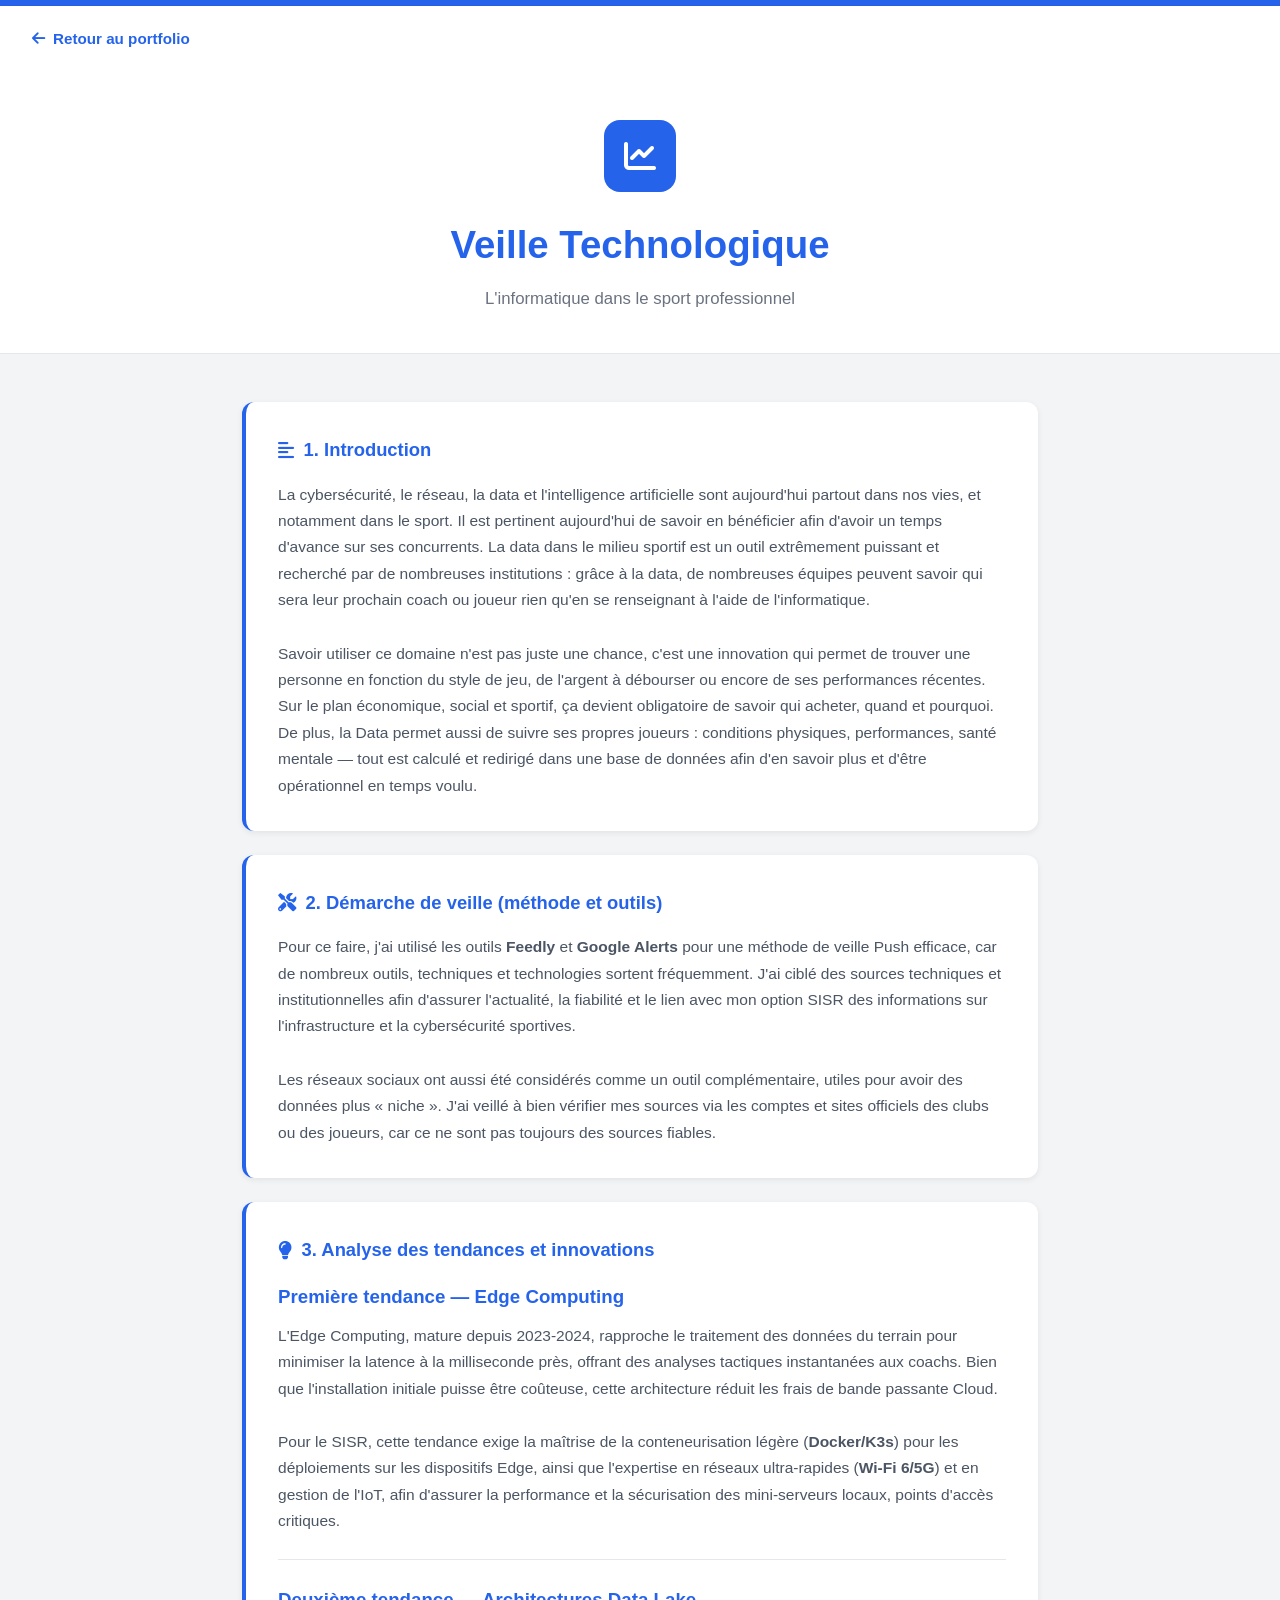
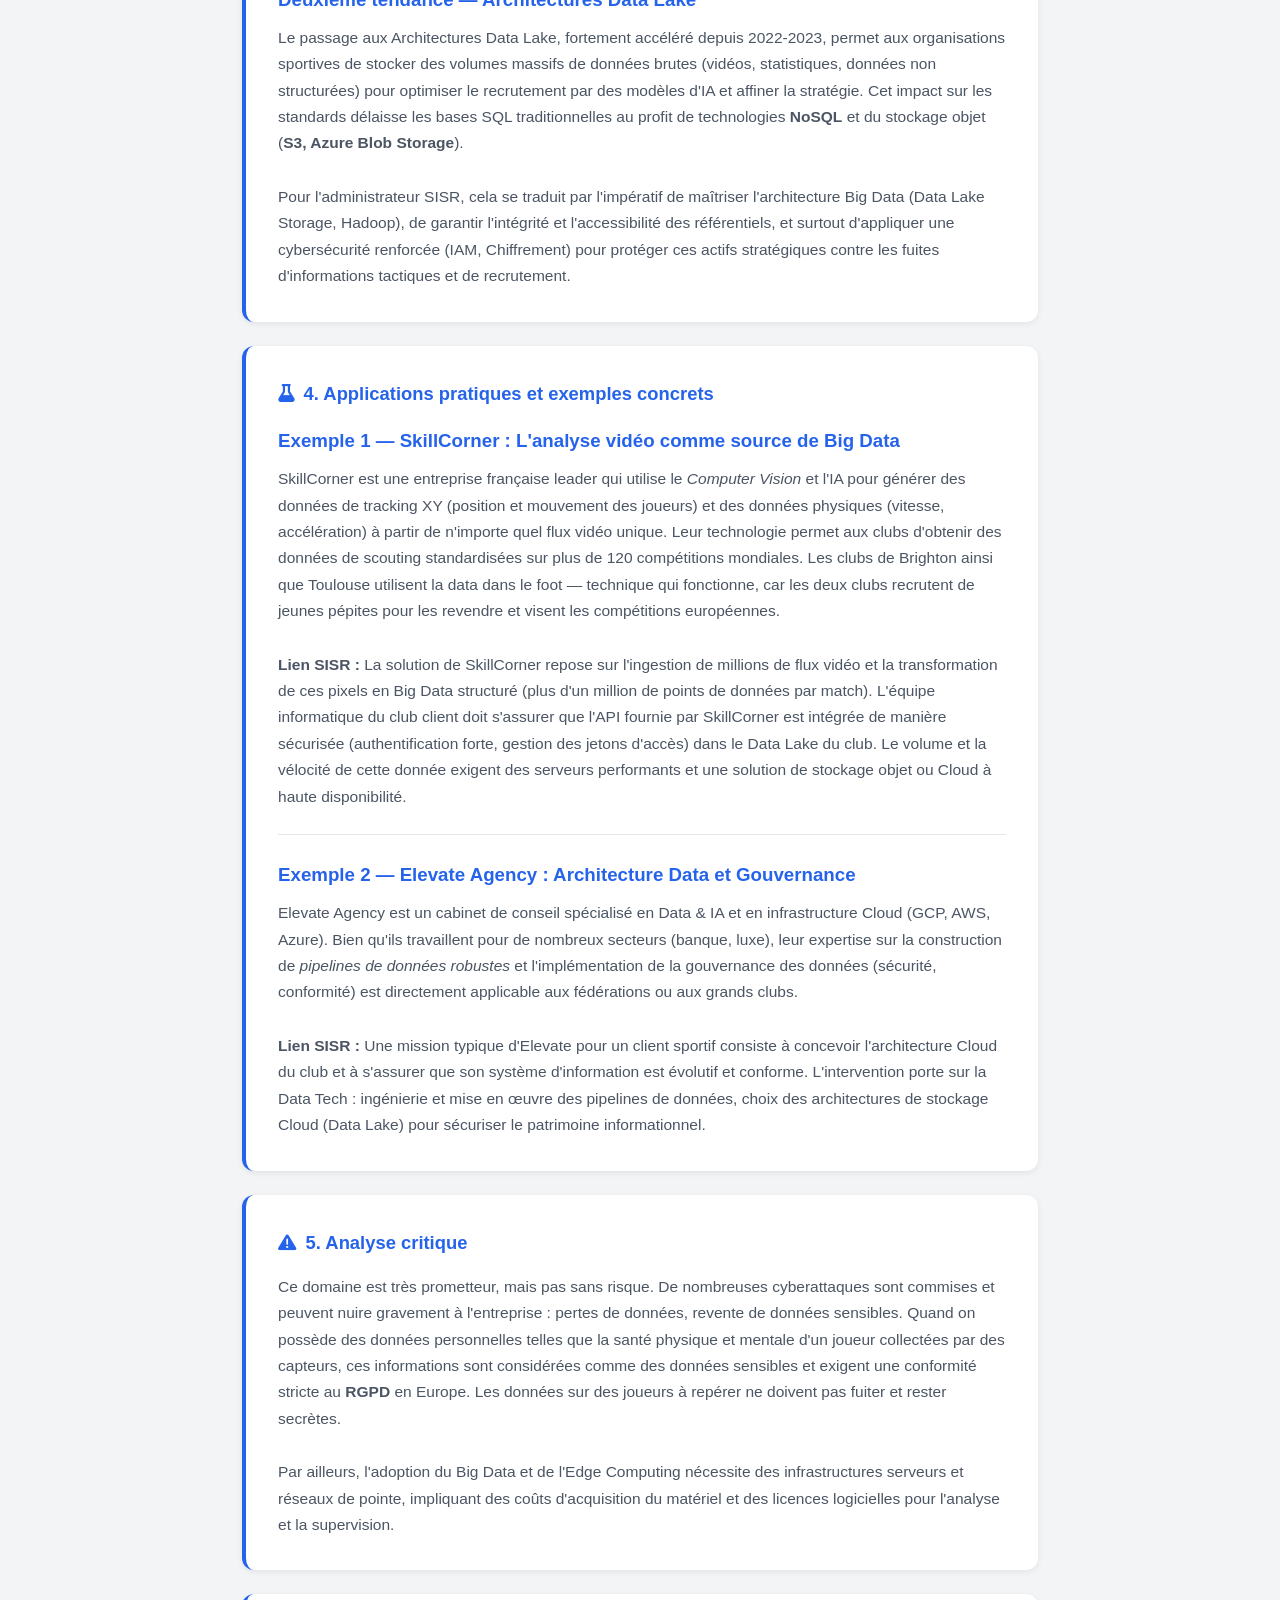
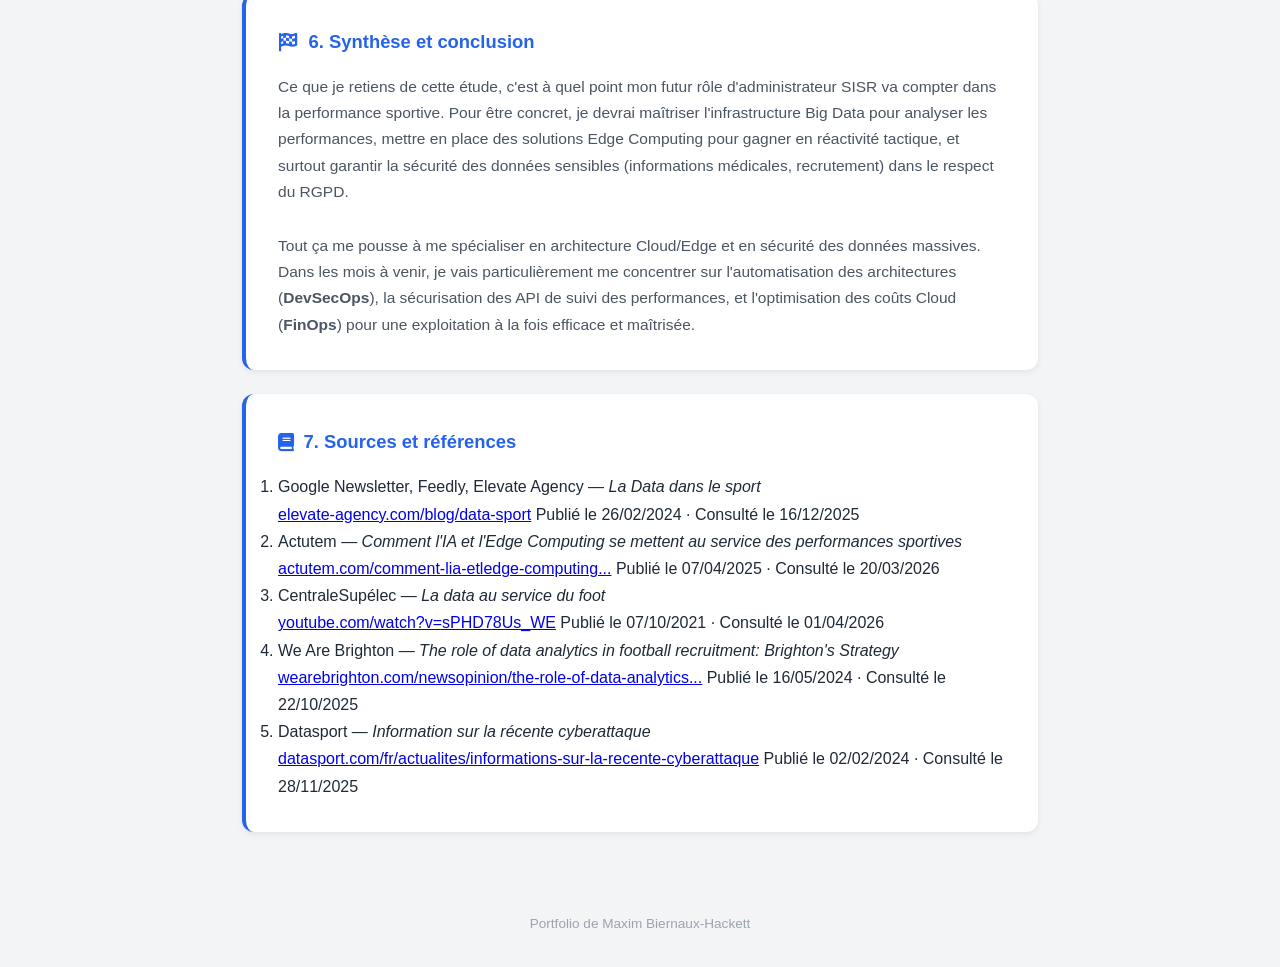
==== projets/veille.html @ 85b73ca9 "Create veille.html" ====
<!DOCTYPE html>
<html lang="fr">
<head>
    <meta charset="UTF-8">
    <meta name="viewport" content="width=device-width, initial-scale=1.0">
    <title>Veille Technologique – L'informatique dans le sport</title>
    <link rel="stylesheet" href="../assets/CSS/projet.css">
    <link rel="stylesheet" href="https://cdnjs.cloudflare.com/ajax/libs/font-awesome/6.0.0-beta3/css/all.min.css">
    <style> :root { --accent: #2563eb; } </style>
</head>
<body>

    <div class="top-bar"></div>

    <nav class="back-nav">
        <a href="../index.html" class="back-btn">
            <i class="fas fa-arrow-left"></i> Retour au portfolio
        </a>
    </nav>

    <header class="hero">
        <div class="hero-icon">
            <i class="fas fa-chart-line"></i>
        </div>
        <h1>Veille Technologique</h1>
        <p class="subtitle">L'informatique dans le sport professionnel</p>
    </header>

    <main class="content">

        <div class="card">
            <h2><i class="fas fa-align-left"></i> 1. Introduction</h2>
            <p>
                La cybersécurité, le réseau, la data et l'intelligence artificielle sont aujourd'hui partout dans nos vies, et notamment dans le sport. Il est pertinent aujourd'hui de savoir en bénéficier afin d'avoir un temps d'avance sur ses concurrents. La data dans le milieu sportif est un outil extrêmement puissant et recherché par de nombreuses institutions : grâce à la data, de nombreuses équipes peuvent savoir qui sera leur prochain coach ou joueur rien qu'en se renseignant à l'aide de l'informatique.
            </p>
            <br>
            <p>
                Savoir utiliser ce domaine n'est pas juste une chance, c'est une innovation qui permet de trouver une personne en fonction du style de jeu, de l'argent à débourser ou encore de ses performances récentes. Sur le plan économique, social et sportif, ça devient obligatoire de savoir qui acheter, quand et pourquoi. De plus, la Data permet aussi de suivre ses propres joueurs : conditions physiques, performances, santé mentale — tout est calculé et redirigé dans une base de données afin d'en savoir plus et d'être opérationnel en temps voulu.
            </p>
        </div>

        <div class="card">
            <h2><i class="fas fa-tools"></i> 2. Démarche de veille (méthode et outils)</h2>
            <p>
                Pour ce faire, j'ai utilisé les outils <strong>Feedly</strong> et <strong>Google Alerts</strong> pour une méthode de veille Push efficace, car de nombreux outils, techniques et technologies sortent fréquemment. J'ai ciblé des sources techniques et institutionnelles afin d'assurer l'actualité, la fiabilité et le lien avec mon option SISR des informations sur l'infrastructure et la cybersécurité sportives.
            </p>
            <br>
            <p>
                Les réseaux sociaux ont aussi été considérés comme un outil complémentaire, utiles pour avoir des données plus « niche ». J'ai veillé à bien vérifier mes sources via les comptes et sites officiels des clubs ou des joueurs, car ce ne sont pas toujours des sources fiables.
            </p>
        </div>

        <div class="card">
            <h2><i class="fas fa-lightbulb"></i> 3. Analyse des tendances et innovations</h2>

            <h3 style="color: var(--accent); margin: 0 0 0.6rem;">Première tendance — Edge Computing</h3>
            <p>
                L'Edge Computing, mature depuis 2023-2024, rapproche le traitement des données du terrain pour minimiser la latence à la milliseconde près, offrant des analyses tactiques instantanées aux coachs. Bien que l'installation initiale puisse être coûteuse, cette architecture réduit les frais de bande passante Cloud.
            </p>
            <br>
            <p>
                Pour le SISR, cette tendance exige la maîtrise de la conteneurisation légère (<strong>Docker/K3s</strong>) pour les déploiements sur les dispositifs Edge, ainsi que l'expertise en réseaux ultra-rapides (<strong>Wi-Fi 6/5G</strong>) et en gestion de l'IoT, afin d'assurer la performance et la sécurisation des mini-serveurs locaux, points d'accès critiques.
            </p>

            <hr style="border: none; border-top: 1px solid #e5e7eb; margin: 1.5rem 0;">

            <h3 style="color: var(--accent); margin: 0 0 0.6rem;">Deuxième tendance — Architectures Data Lake</h3>
            <p>
                Le passage aux Architectures Data Lake, fortement accéléré depuis 2022-2023, permet aux organisations sportives de stocker des volumes massifs de données brutes (vidéos, statistiques, données non structurées) pour optimiser le recrutement par des modèles d'IA et affiner la stratégie. Cet impact sur les standards délaisse les bases SQL traditionnelles au profit de technologies <strong>NoSQL</strong> et du stockage objet (<strong>S3, Azure Blob Storage</strong>).
            </p>
            <br>
            <p>
                Pour l'administrateur SISR, cela se traduit par l'impératif de maîtriser l'architecture Big Data (Data Lake Storage, Hadoop), de garantir l'intégrité et l'accessibilité des référentiels, et surtout d'appliquer une cybersécurité renforcée (IAM, Chiffrement) pour protéger ces actifs stratégiques contre les fuites d'informations tactiques et de recrutement.
            </p>
        </div>

        <div class="card">
            <h2><i class="fas fa-flask"></i> 4. Applications pratiques et exemples concrets</h2>

            <h3 style="color: var(--accent); margin: 0 0 0.6rem;">Exemple 1 — SkillCorner : L'analyse vidéo comme source de Big Data</h3>
            <p>
                SkillCorner est une entreprise française leader qui utilise le <em>Computer Vision</em> et l'IA pour générer des données de tracking XY (position et mouvement des joueurs) et des données physiques (vitesse, accélération) à partir de n'importe quel flux vidéo unique. Leur technologie permet aux clubs d'obtenir des données de scouting standardisées sur plus de 120 compétitions mondiales. Les clubs de Brighton ainsi que Toulouse utilisent la data dans le foot — technique qui fonctionne, car les deux clubs recrutent de jeunes pépites pour les revendre et visent les compétitions européennes.
            </p>
            <br>
            <p>
                <strong>Lien SISR :</strong> La solution de SkillCorner repose sur l'ingestion de millions de flux vidéo et la transformation de ces pixels en Big Data structuré (plus d'un million de points de données par match). L'équipe informatique du club client doit s'assurer que l'API fournie par SkillCorner est intégrée de manière sécurisée (authentification forte, gestion des jetons d'accès) dans le Data Lake du club. Le volume et la vélocité de cette donnée exigent des serveurs performants et une solution de stockage objet ou Cloud à haute disponibilité.
            </p>

            <hr style="border: none; border-top: 1px solid #e5e7eb; margin: 1.5rem 0;">

            <h3 style="color: var(--accent); margin: 0 0 0.6rem;">Exemple 2 — Elevate Agency : Architecture Data et Gouvernance</h3>
            <p>
                Elevate Agency est un cabinet de conseil spécialisé en Data & IA et en infrastructure Cloud (GCP, AWS, Azure). Bien qu'ils travaillent pour de nombreux secteurs (banque, luxe), leur expertise sur la construction de <em>pipelines de données robustes</em> et l'implémentation de la gouvernance des données (sécurité, conformité) est directement applicable aux fédérations ou aux grands clubs.
            </p>
            <br>
            <p>
                <strong>Lien SISR :</strong> Une mission typique d'Elevate pour un client sportif consiste à concevoir l'architecture Cloud du club et à s'assurer que son système d'information est évolutif et conforme. L'intervention porte sur la Data Tech : ingénierie et mise en œuvre des pipelines de données, choix des architectures de stockage Cloud (Data Lake) pour sécuriser le patrimoine informationnel.
            </p>
        </div>

        <div class="card">
            <h2><i class="fas fa-exclamation-triangle"></i> 5. Analyse critique</h2>
            <p>
                Ce domaine est très prometteur, mais pas sans risque. De nombreuses cyberattaques sont commises et peuvent nuire gravement à l'entreprise : pertes de données, revente de données sensibles. Quand on possède des données personnelles telles que la santé physique et mentale d'un joueur collectées par des capteurs, ces informations sont considérées comme des données sensibles et exigent une conformité stricte au <strong>RGPD</strong> en Europe. Les données sur des joueurs à repérer ne doivent pas fuiter et rester secrètes.
            </p>
            <br>
            <p>
                Par ailleurs, l'adoption du Big Data et de l'Edge Computing nécessite des infrastructures serveurs et réseaux de pointe, impliquant des coûts d'acquisition du matériel et des licences logicielles pour l'analyse et la supervision.
            </p>
        </div>

        <div class="card">
            <h2><i class="fas fa-flag-checkered"></i> 6. Synthèse et conclusion</h2>
            <p>
                Ce que je retiens de cette étude, c'est à quel point mon futur rôle d'administrateur SISR va compter dans la performance sportive. Pour être concret, je devrai maîtriser l'infrastructure Big Data pour analyser les performances, mettre en place des solutions Edge Computing pour gagner en réactivité tactique, et surtout garantir la sécurité des données sensibles (informations médicales, recrutement) dans le respect du RGPD.
            </p>
            <br>
            <p>
                Tout ça me pousse à me spécialiser en architecture Cloud/Edge et en sécurité des données massives. Dans les mois à venir, je vais particulièrement me concentrer sur l'automatisation des architectures (<strong>DevSecOps</strong>), la sécurisation des API de suivi des performances, et l'optimisation des coûts Cloud (<strong>FinOps</strong>) pour une exploitation à la fois efficace et maîtrisée.
            </p>
        </div>

        <div class="card sources-card">
            <h2><i class="fas fa-book"></i> 7. Sources et références</h2>
            <ol class="sources-list">
                <li>
                    <span class="source-author">Google Newsletter, Feedly, Elevate Agency</span> —
                    <em>La Data dans le sport</em><br>
                    <a href="https://www.elevate-agency.com/blog/data-sport" target="_blank">elevate-agency.com/blog/data-sport</a>
                    <span class="source-date">Publié le 26/02/2024 · Consulté le 16/12/2025</span>
                </li>
                <li>
                    <span class="source-author">Actutem</span> —
                    <em>Comment l'IA et l'Edge Computing se mettent au service des performances sportives</em><br>
                    <a href="https://www.actutem.com/comment-lia-etledge-computing-se-mettent-au-service-des-performances-sportives/" target="_blank">actutem.com/comment-lia-etledge-computing...</a>
                    <span class="source-date">Publié le 07/04/2025 · Consulté le 20/03/2026</span>
                </li>
                <li>
                    <span class="source-author">CentraleSupélec</span> —
                    <em>La data au service du foot</em><br>
                    <a href="https://www.youtube.com/watch?v=sPHD78Us_WE&pp=ygUYbGEgZGF0YSBkYW5zIGxlIGZvb3RiYWxs" target="_blank">youtube.com/watch?v=sPHD78Us_WE</a>
                    <span class="source-date">Publié le 07/10/2021 · Consulté le 01/04/2026</span>
                </li>
                <li>
                    <span class="source-author">We Are Brighton</span> —
                    <em>The role of data analytics in football recruitment: Brighton's Strategy</em><br>
                    <a href="https://www.wearebrighton.com/newsopinion/the-role-of-data-analytics-in-football-recruitment-brightonsstrategy/" target="_blank">wearebrighton.com/newsopinion/the-role-of-data-analytics...</a>
                    <span class="source-date">Publié le 16/05/2024 · Consulté le 22/10/2025</span>
                </li>
                <li>
                    <span class="source-author">Datasport</span> —
                    <em>Information sur la récente cyberattaque</em><br>
                    <a href="https://datasport.com/fr/actualites/informations-sur-la-recente-cyberattaque/" target="_blank">datasport.com/fr/actualites/informations-sur-la-recente-cyberattaque</a>
                    <span class="source-date">Publié le 02/02/2024 · Consulté le 28/11/2025</span>
                </li>
            </ol>
        </div>

    </main>

    <footer>Portfolio de Maxim Biernaux-Hackett</footer>

</body>
</html>
---- assets/CSS/projet.css ----
:root {
    --accent: #2563eb;
    --text: #1f2937;
    --bg: #f3f4f6;
}

* { margin: 0; padding: 0; box-sizing: border-box; }

body {
    font-family: 'Segoe UI', Tahoma, Geneva, Verdana, sans-serif;
    background-color: var(--bg);
    color: var(--text);
    line-height: 1.7;
}

/* ── Top bar ── */
.top-bar {
    height: 6px;
    background-color: var(--accent);
}

/* ── Nav ── */
.back-nav {
    padding: 1.2rem 2rem;
    background: white;
    box-shadow: 0 1px 4px rgba(0,0,0,0.08);
}

.back-btn {
    display: inline-flex;
    align-items: center;
    gap: 0.5rem;
    text-decoration: none;
    color: var(--accent);
    font-weight: 600;
    font-size: 0.95rem;
    transition: opacity 0.2s;
}

.back-btn:hover { opacity: 0.75; }

/* ── Hero ── */
.hero {
    background: white;
    padding: 3rem 2rem 2.5rem;
    text-align: center;
    border-bottom: 1px solid #e5e7eb;
}

.hero-icon {
    width: 72px;
    height: 72px;
    border-radius: 16px;
    background-color: var(--accent);
    display: inline-flex;
    align-items: center;
    justify-content: center;
    font-size: 2rem;
    color: white;
    margin-bottom: 1.25rem;
}

.hero h1 {
    font-size: 2.4rem;
    color: var(--accent);
    margin-bottom: 0.5rem;
}

.hero .subtitle {
    font-size: 1.05rem;
    color: #6b7280;
}

/* ── Content ── */
.content {
    max-width: 860px;
    margin: 3rem auto;
    padding: 0 2rem;
    display: flex;
    flex-direction: column;
    gap: 1.5rem;
}

/* ── Cards ── */
.card {
    background: white;
    border-radius: 0.75rem;
    padding: 2rem;
    box-shadow: 0 2px 6px rgba(0,0,0,0.07);
    border-left: 4px solid var(--accent);
}

.card h2 {
    font-size: 1.15rem;
    color: var(--accent);
    margin-bottom: 1rem;
    display: flex;
    align-items: center;
    gap: 0.6rem;
}

.card p,
.card ul {
    color: #4b5563;
    font-size: 0.97rem;
}

.card ul {
    list-style: disc;
    padding-left: 1.4rem;
}

.card ul li {
    margin-bottom: 0.4rem;
}

/* placeholder style */
.placeholder {
    color: #9ca3af;
    font-style: italic;
}

/* ── Tags ── */
.tags {
    display: flex;
    flex-wrap: wrap;
    gap: 0.5rem;
    margin-top: 0.75rem;
}

.tag {
    background-color: color-mix(in srgb, var(--accent) 10%, white);
    color: var(--accent);
    border: 1px solid color-mix(in srgb, var(--accent) 30%, white);
    border-radius: 999px;
    padding: 0.25rem 0.85rem;
    font-size: 0.82rem;
    font-weight: 600;
}

/* ── Footer ── */
footer {
    text-align: center;
    padding: 2rem;
    color: #9ca3af;
    font-size: 0.85rem;
}

@media (max-width: 600px) {
    .hero h1 { font-size: 1.8rem; }
    .content { padding: 0 1rem; }
}
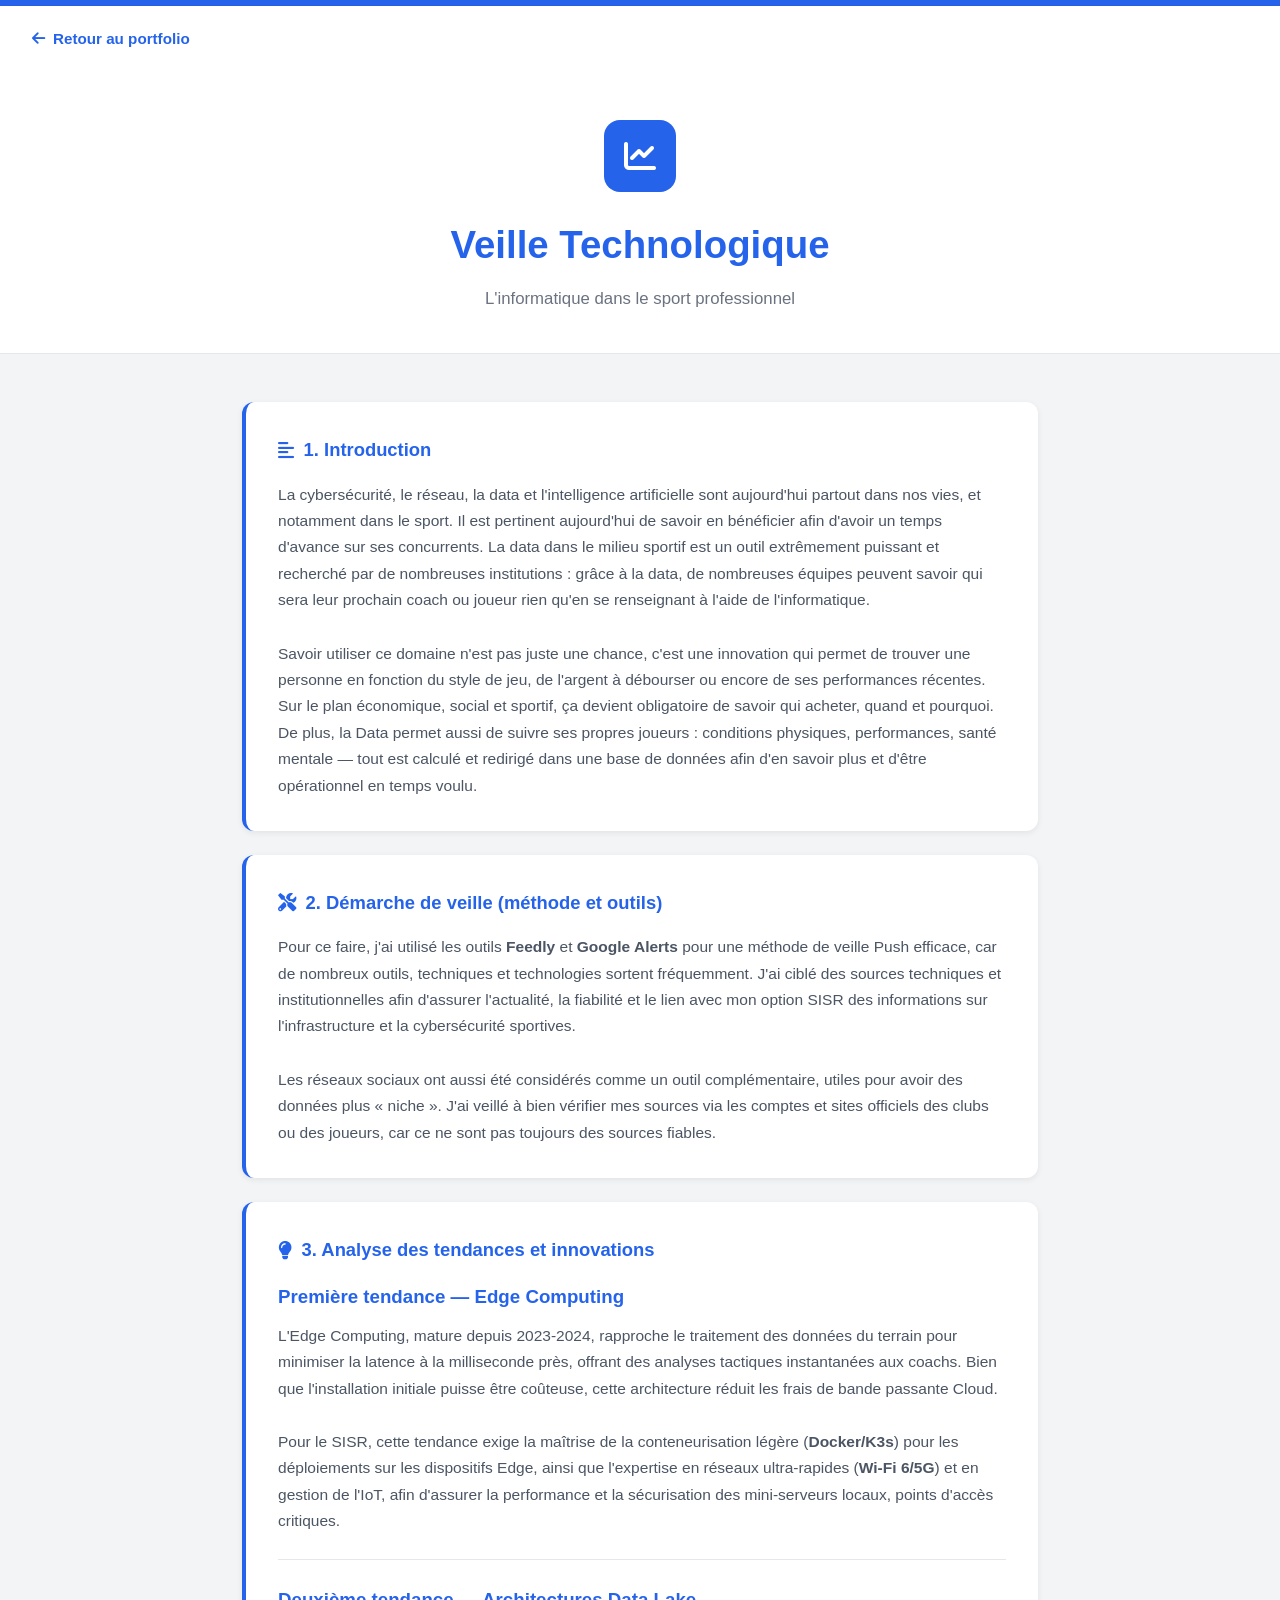
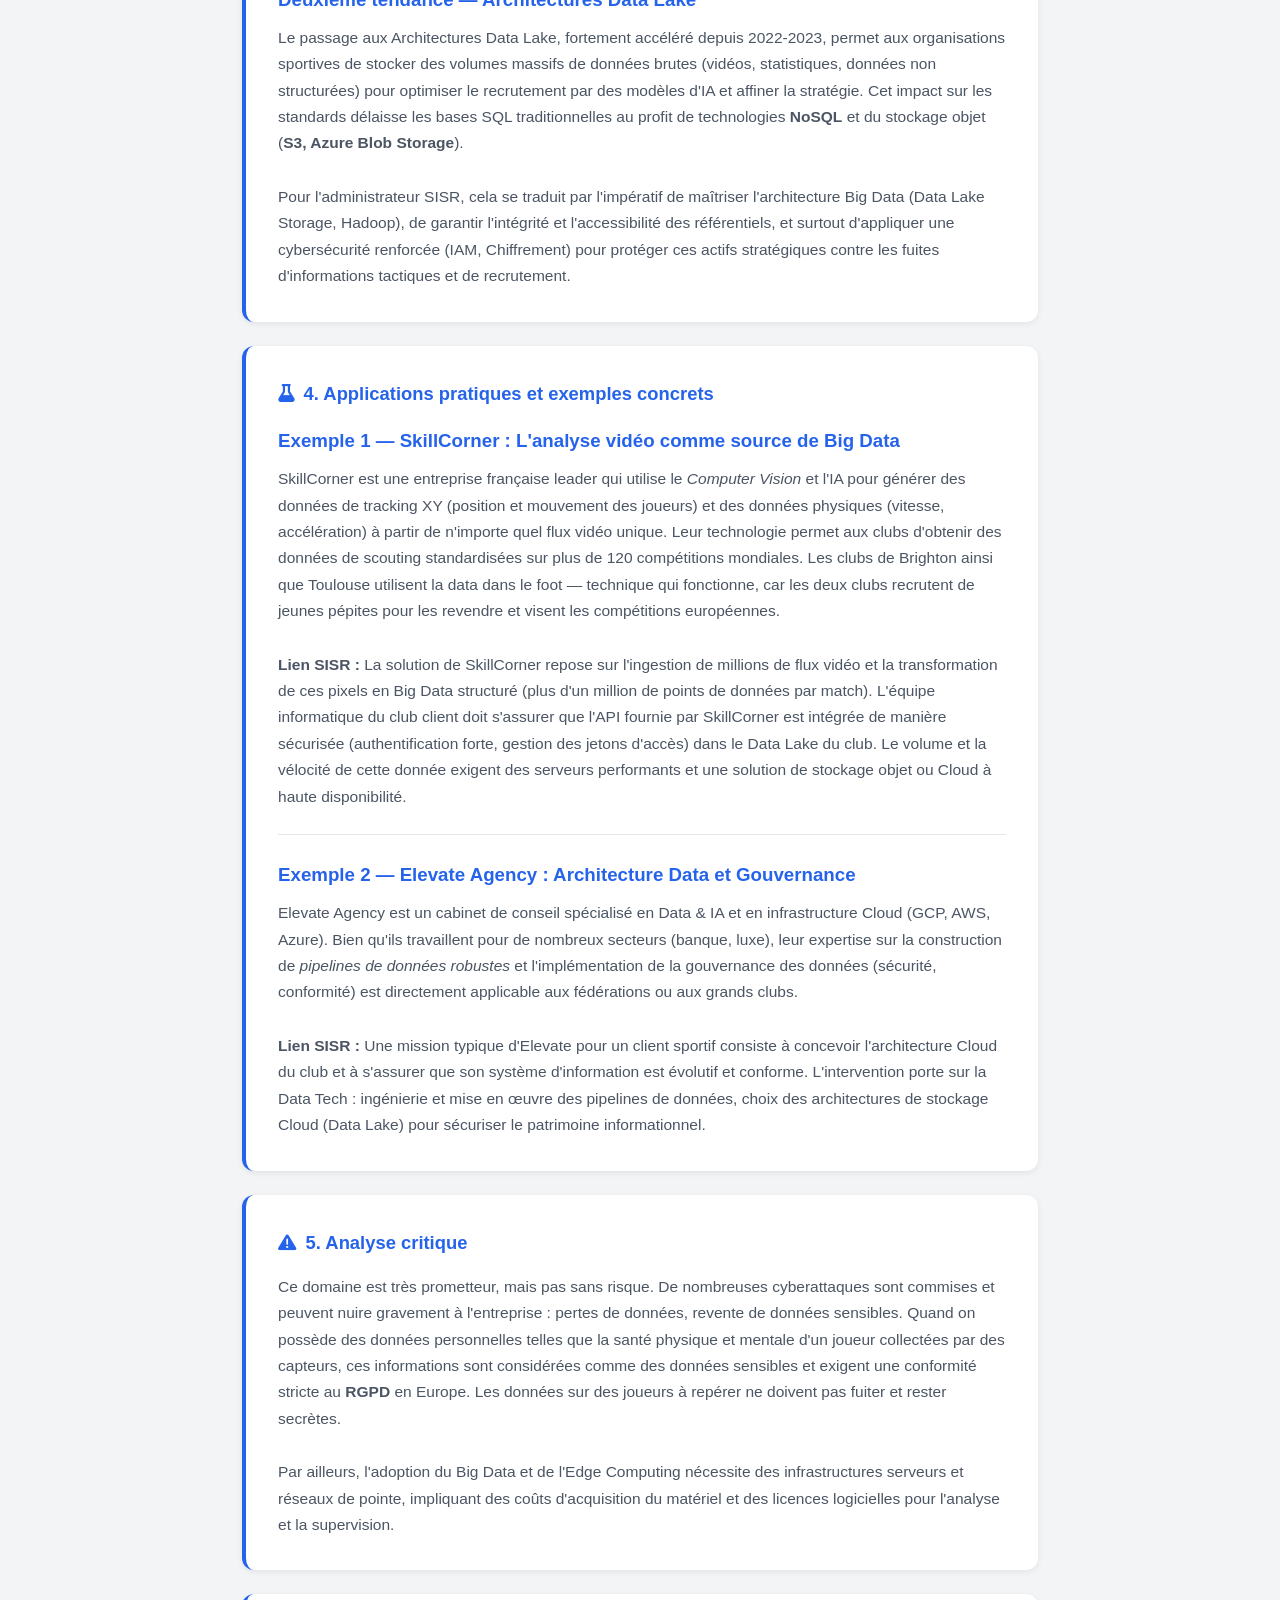
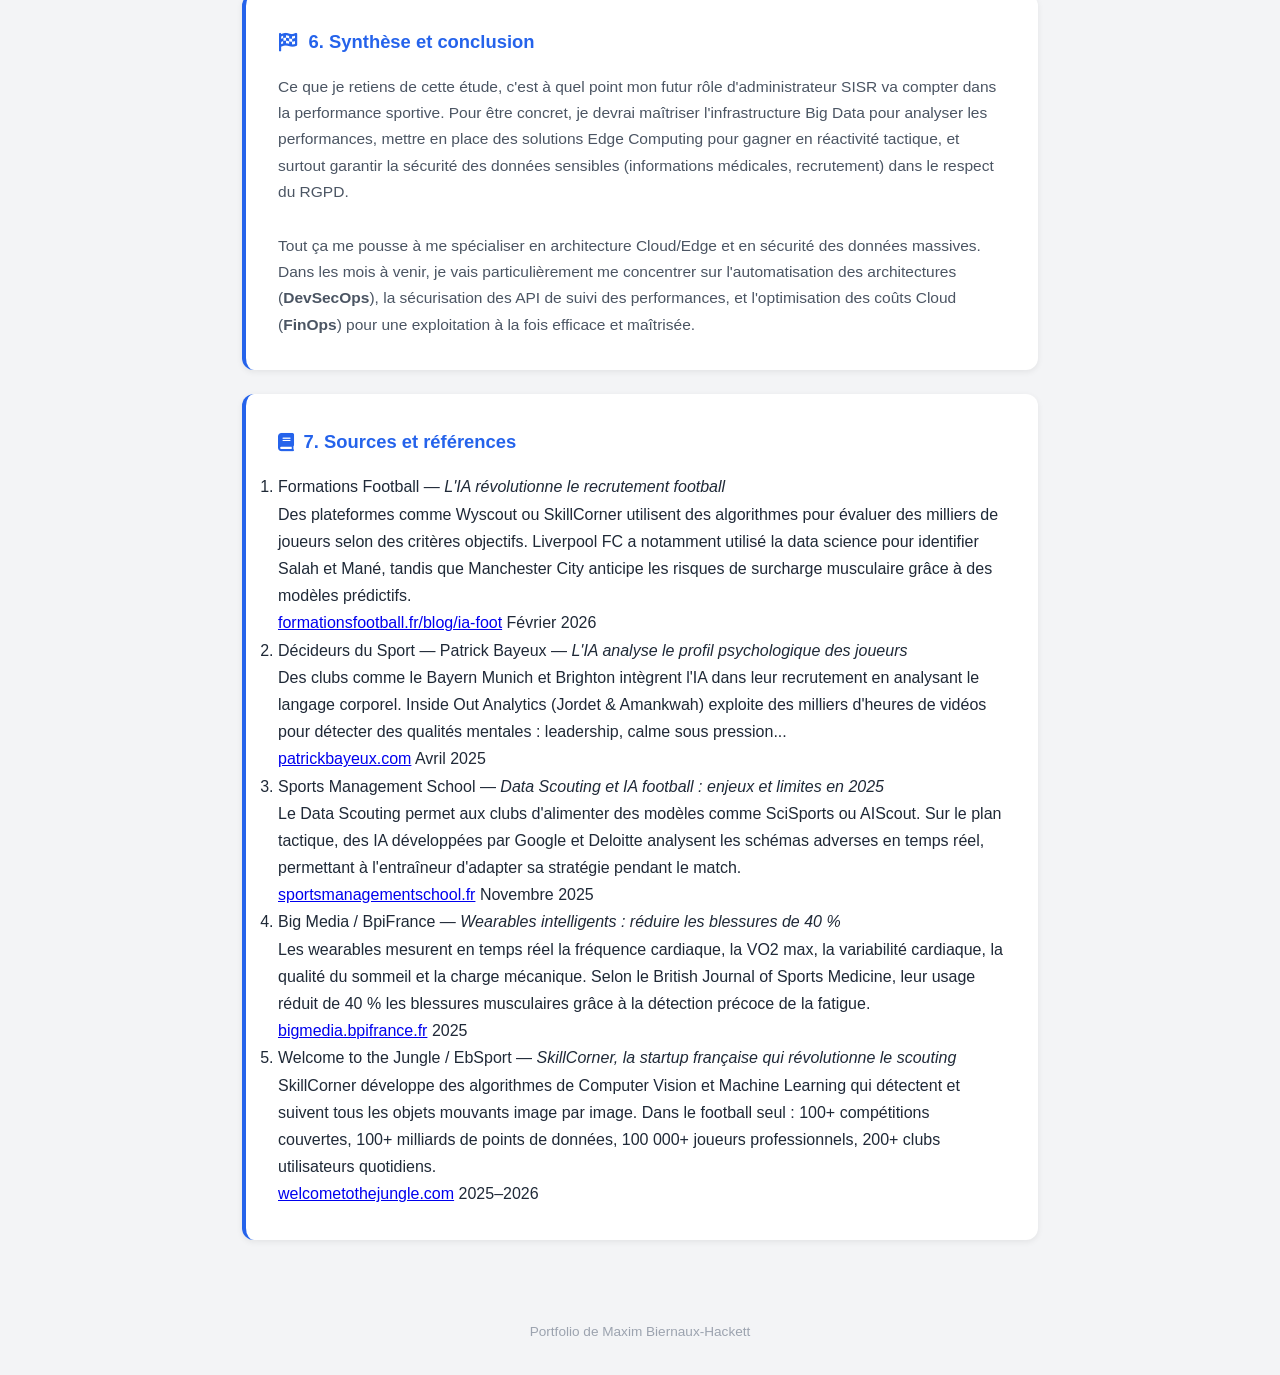
==== commit 34aaba4f: "Update veille.html" ====
--- a/projets/veille.html
+++ b/projets/veille.html
@@ -124,34 +124,39 @@
             <h2><i class="fas fa-book"></i> 7. Sources et références</h2>
             <ol class="sources-list">
                 <li>
-                    <span class="source-author">Google Newsletter, Feedly, Elevate Agency</span> —
-                    <em>La Data dans le sport</em><br>
-                    <a href="https://www.elevate-agency.com/blog/data-sport" target="_blank">elevate-agency.com/blog/data-sport</a>
-                    <span class="source-date">Publié le 26/02/2024 · Consulté le 16/12/2025</span>
+                    <span class="source-author">Formations Football</span> —
+                    <em>L'IA révolutionne le recrutement football</em><br>
+                    Des plateformes comme Wyscout ou SkillCorner utilisent des algorithmes pour évaluer des milliers de joueurs selon des critères objectifs. Liverpool FC a notamment utilisé la data science pour identifier Salah et Mané, tandis que Manchester City anticipe les risques de surcharge musculaire grâce à des modèles prédictifs.<br>
+                    <a href="https://www.formationsfootball.fr/blog/ia-foot" target="_blank">formationsfootball.fr/blog/ia-foot</a>
+                    <span class="source-date">Février 2026</span>
                 </li>
                 <li>
-                    <span class="source-author">Actutem</span> —
-                    <em>Comment l'IA et l'Edge Computing se mettent au service des performances sportives</em><br>
-                    <a href="https://www.actutem.com/comment-lia-etledge-computing-se-mettent-au-service-des-performances-sportives/" target="_blank">actutem.com/comment-lia-etledge-computing...</a>
-                    <span class="source-date">Publié le 07/04/2025 · Consulté le 20/03/2026</span>
+                    <span class="source-author">Décideurs du Sport — Patrick Bayeux</span> —
+                    <em>L'IA analyse le profil psychologique des joueurs</em><br>
+                    Des clubs comme le Bayern Munich et Brighton intègrent l'IA dans leur recrutement en analysant le langage corporel. Inside Out Analytics (Jordet & Amankwah) exploite des milliers d'heures de vidéos pour détecter des qualités mentales : leadership, calme sous pression...<br>
+                    <a href="https://patrickbayeux.com/actualites/lia-sinvite-dans-le-staff-des-equipes-de-football-pour-etablir-le-profil-psychologique-ideal-des-joueurs-de-demain/" target="_blank">patrickbayeux.com</a>
+                    <span class="source-date">Avril 2025</span>
                 </li>
                 <li>
-                    <span class="source-author">CentraleSupélec</span> —
-                    <em>La data au service du foot</em><br>
-                    <a href="https://www.youtube.com/watch?v=sPHD78Us_WE&pp=ygUYbGEgZGF0YSBkYW5zIGxlIGZvb3RiYWxs" target="_blank">youtube.com/watch?v=sPHD78Us_WE</a>
-                    <span class="source-date">Publié le 07/10/2021 · Consulté le 01/04/2026</span>
+                    <span class="source-author">Sports Management School</span> —
+                    <em>Data Scouting et IA football : enjeux et limites en 2025</em><br>
+                    Le Data Scouting permet aux clubs d'alimenter des modèles comme SciSports ou AIScout. Sur le plan tactique, des IA développées par Google et Deloitte analysent les schémas adverses en temps réel, permettant à l'entraîneur d'adapter sa stratégie pendant le match.<br>
+                    <a href="https://www.sportsmanagementschool.fr/blog-sms/intelligence-artificielle-football" target="_blank">sportsmanagementschool.fr</a>
+                    <span class="source-date">Novembre 2025</span>
                 </li>
                 <li>
-                    <span class="source-author">We Are Brighton</span> —
-                    <em>The role of data analytics in football recruitment: Brighton's Strategy</em><br>
-                    <a href="https://www.wearebrighton.com/newsopinion/the-role-of-data-analytics-in-football-recruitment-brightonsstrategy/" target="_blank">wearebrighton.com/newsopinion/the-role-of-data-analytics...</a>
-                    <span class="source-date">Publié le 16/05/2024 · Consulté le 22/10/2025</span>
+                    <span class="source-author">Big Media / BpiFrance</span> —
+                    <em>Wearables intelligents : réduire les blessures de 40 %</em><br>
+                    Les wearables mesurent en temps réel la fréquence cardiaque, la VO2 max, la variabilité cardiaque, la qualité du sommeil et la charge mécanique. Selon le British Journal of Sports Medicine, leur usage réduit de 40 % les blessures musculaires grâce à la détection précoce de la fatigue.<br>
+                    <a href="https://bigmedia.bpifrance.fr/nos-dossiers/objets-connectes-et-sport-un-marche-a-fort-potentiel" target="_blank">bigmedia.bpifrance.fr</a>
+                    <span class="source-date">2025</span>
                 </li>
                 <li>
-                    <span class="source-author">Datasport</span> —
-                    <em>Information sur la récente cyberattaque</em><br>
-                    <a href="https://datasport.com/fr/actualites/informations-sur-la-recente-cyberattaque/" target="_blank">datasport.com/fr/actualites/informations-sur-la-recente-cyberattaque</a>
-                    <span class="source-date">Publié le 02/02/2024 · Consulté le 28/11/2025</span>
+                    <span class="source-author">Welcome to the Jungle / EbSport</span> —
+                    <em>SkillCorner, la startup française qui révolutionne le scouting</em><br>
+                    SkillCorner développe des algorithmes de Computer Vision et Machine Learning qui détectent et suivent tous les objets mouvants image par image. Dans le football seul : 100+ compétitions couvertes, 100+ milliards de points de données, 100 000+ joueurs professionnels, 200+ clubs utilisateurs quotidiens.<br>
+                    <a href="https://www.welcometothejungle.com/fr/companies/skillcorner" target="_blank">welcometothejungle.com</a>
+                    <span class="source-date">2025–2026</span>
                 </li>
             </ol>
         </div>
